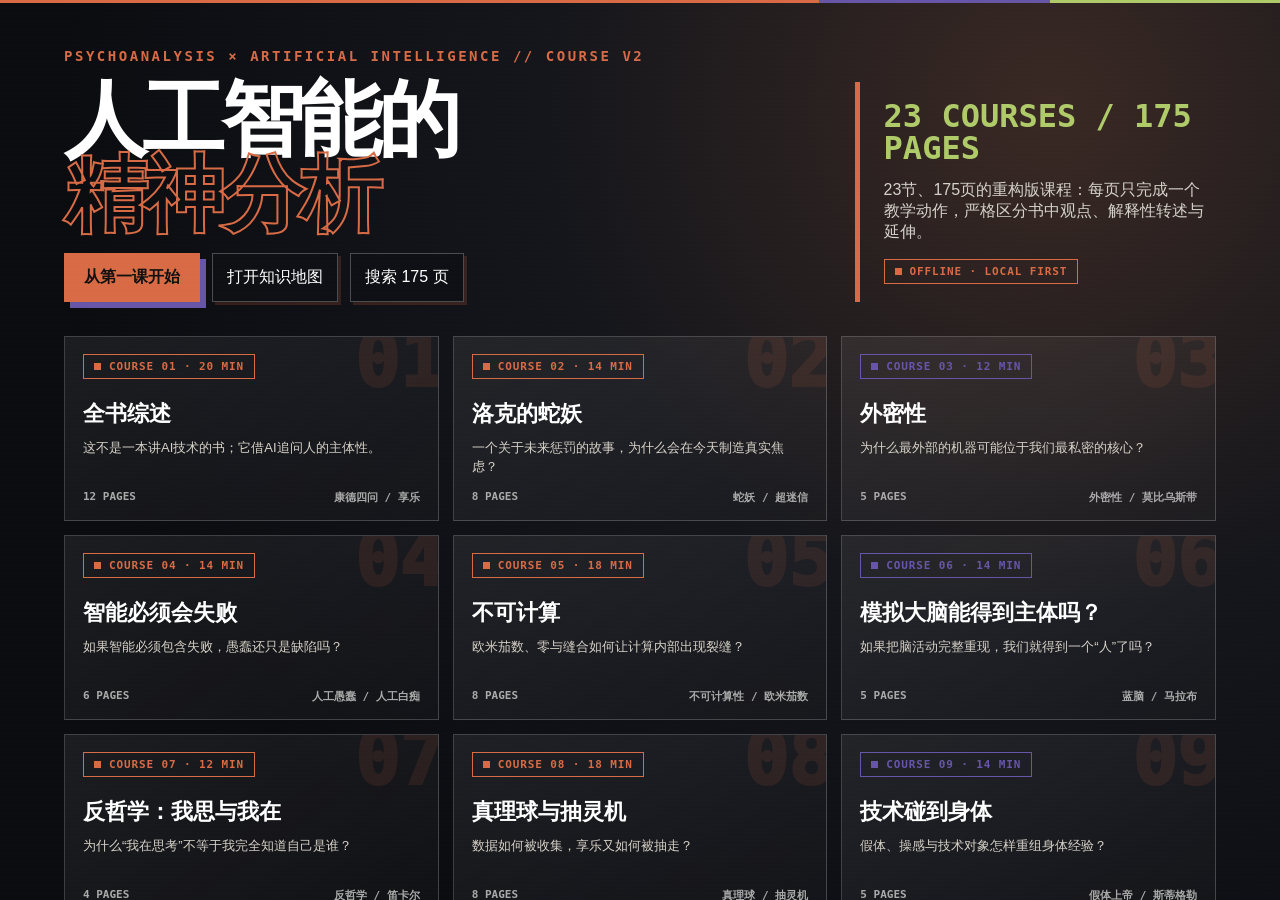
==== courseware/人工智能的精神分析/index.html @ 68c4436e "Load V3 lecture styling" ====
<!doctype html>
<html lang="zh-CN">
<head>
<meta charset="utf-8">
<meta name="viewport" content="width=device-width,initial-scale=1,viewport-fit=cover">
<link rel="icon" href="data:image/svg+xml,%3Csvg xmlns='http%3A%2F%2Fwww.w3.org%2F2000%2Fsvg' viewBox='0 0 64 64'%3E%3Crect width='64' height='64' fill='%23111318'%2F%3E%3Cpath d='M8 32h48M32 8v48' stroke='%23D86B45' stroke-width='8'%2F%3E%3Ccircle cx='32' cy='32' r='12' fill='%236756A8'%2F%3E%3C%2Fsvg%3E">
<title>人工智能的精神分析｜系列课程 V3</title>
<link rel="stylesheet" href="../../engine/lecture-engine.css">
<link rel="stylesheet" href="v3-style.css">
</head>
<body>
<div id="app">
  <div class="topline"></div><div class="grain"></div>
  <main id="homeView" aria-label="课程首页"><div style="color:#fff;padding:10vh;font-family:system-ui">正在载入 175 页 V3 课程数据…</div></main>
  <main id="lectureView" class="hidden" aria-live="polite">
    <div class="stage-wrap"><section id="stage" class="stage" aria-label="课程页面"></section></div>
    <canvas id="annotationCanvas" width="1600" height="900" aria-label="批注画布"></canvas>
    <div id="inkToolbar" class="ink-toolbar hidden"></div>
    <aside id="notesDrawer" class="notes-drawer hidden"></aside>
    <nav class="lecture-chrome" aria-label="演示控制">
      <div class="hud"><span id="hudCourse"></span><div class="progress-track"><div id="progressFill" class="progress-fill"></div></div><strong id="hudPage"></strong></div>
      <div class="nav-cluster"><button class="chrome-btn" data-action="prevCourse" title="上一课 P">◀◀</button><button class="chrome-btn" data-action="prev" title="上一页 ←">◀</button><button class="chrome-btn" data-action="next" title="逐条/下一页 Space">▶</button><button class="chrome-btn" data-action="nextCourse" title="下一课 N">▶▶</button></div>
      <div class="right-tools"><button class="chrome-btn" data-action="search" title="搜索 /">⌕</button><button class="chrome-btn" data-action="menu" title="课程 C">C</button><button class="chrome-btn" data-action="map" title="地图 M">M</button><button class="chrome-btn" data-action="notes" title="讲稿 D">D</button><button class="chrome-btn" data-action="draw" title="批注 E">✎</button><button class="chrome-btn" data-action="home" title="首页 H">⌂</button><button class="chrome-btn" data-action="fullscreen" title="全屏 F">⛶</button></div>
    </nav>
  </main>
  <div id="modalRoot"></div><div id="toast" class="toast hidden"></div>
</div>
<script src="data/meta.js"></script>
<script src="data/v2-part-1.js"></script>
<script src="data/v2-part-2.js"></script>
<script src="data/v2-part-3.js"></script>
<script src="data/v2-part-4.js"></script>
<script src="data/v2-load.js"></script>
</body>
</html>
---- engine/lecture-engine.css ----
:root{--orange:#FF5A1F;--orange2:#ff8a3d;--purple:#6E4AFF;--lime:#B9FF4A;--ink:#11131a;--paper:#f4f0e8;--white:#FFFFFF;--black:#000000;--muted:#4c4942;--line:rgba(17,19,26,.18);--shadow:0 20px 70px rgba(8,9,12,.28)}
*{box-sizing:border-box}html,body{width:100%;height:100%;margin:0;overflow:hidden;background:#0b0c10;color:var(--ink);font-family:"Microsoft YaHei UI","PingFang SC","Noto Sans CJK SC",sans-serif}button,input{font:inherit}button{cursor:pointer}button:focus-visible,input:focus-visible{outline:3px solid var(--lime);outline-offset:3px}.hidden{display:none!important}
#app{position:fixed;inset:0;background:radial-gradient(circle at 80% 15%,#482219 0,#121319 38%,#090a0d 72%)}
.grain{pointer-events:none;position:fixed;inset:0;opacity:.16;background-image:repeating-linear-gradient(0deg,transparent 0 3px,rgba(255,255,255,.05) 3px 4px);mix-blend-mode:overlay;z-index:90}
.topline{position:fixed;top:0;left:0;right:0;height:4px;background:linear-gradient(90deg,var(--orange) 0 62%,var(--purple) 62% 79%,var(--lime) 79%);z-index:100}
.eyebrow{font:800 14px/1.2 Consolas,monospace;letter-spacing:.18em;text-transform:uppercase}.tag{display:inline-flex;align-items:center;gap:8px;padding:7px 12px;border:1px solid currentColor;font:800 12px/1 Consolas,monospace;letter-spacing:.08em;text-transform:uppercase}.tag:before{content:"";width:7px;height:7px;background:currentColor}.tag.orange{color:var(--orange)}.tag.purple{color:var(--purple)}.tag.lime{color:#476f00}
.chrome-btn{border:1px solid rgba(255,255,255,.25);background:rgba(15,16,21,.88);color:#fff;padding:10px 14px;min-width:42px;min-height:42px;box-shadow:4px 4px 0 rgba(255,90,31,.28);transition:.15s}.chrome-btn:hover{border-color:var(--orange);transform:translate(-1px,-1px)}
/* HOME */
#homeView{position:absolute;inset:0;overflow:auto;padding:56px clamp(24px,5vw,84px) 80px;color:#fff}.home-head{max-width:1500px;margin:0 auto 42px;display:grid;grid-template-columns:1.35fr .65fr;gap:40px;align-items:end}.home-kicker{color:var(--orange);margin-bottom:18px}.home-title{font-size:clamp(54px,6.5vw,112px);line-height:.9;letter-spacing:-.07em;margin:0;max-width:1000px;font-weight:950}.home-title em{display:block;color:transparent;-webkit-text-stroke:2px var(--orange);font-style:normal}.home-meta{border-left:5px solid var(--orange);padding:18px 0 18px 24px;color:#d4d1ca}.home-meta strong{display:block;color:var(--lime);font:900 32px/1 Consolas,monospace;margin-bottom:10px}.home-actions{display:flex;gap:12px;flex-wrap:wrap;margin-top:20px}.primary{background:var(--orange);color:#111;border:0;padding:14px 20px;font-weight:900;box-shadow:7px 7px 0 var(--purple)}.course-grid{max-width:1500px;margin:auto;display:grid;grid-template-columns:repeat(auto-fit,minmax(280px,1fr));gap:14px}.course-card{position:relative;text-align:left;min-height:190px;border:1px solid rgba(255,255,255,.18);background:linear-gradient(145deg,rgba(255,255,255,.07),rgba(255,255,255,.02));color:#fff;padding:22px 22px 18px;overflow:hidden;transition:.2s}.course-card:before{content:attr(data-id);position:absolute;right:-6px;top:-18px;color:rgba(255,90,31,.13);font:950 92px/1 Consolas,monospace}.course-card:hover{border-color:var(--orange);background:rgba(255,90,31,.1);transform:translateY(-3px)}.course-card h2{position:relative;margin:30px 0 12px;font-size:25px;line-height:1.15}.card-foot{display:flex;justify-content:space-between;color:#aaa;font:700 12px Consolas,monospace}.card-hook{color:#d7d2c8;line-height:1.55;font-size:14px;min-height:44px}
/* STAGE */
#lectureView{position:absolute;inset:0}.stage-wrap{position:absolute;inset:0;display:grid;place-items:center;padding:52px 24px 74px}.stage{position:relative;width:1600px;height:900px;transform-origin:center;background:var(--paper);overflow:hidden;box-shadow:var(--shadow);isolation:isolate}.stage:after{content:"";position:absolute;inset:0;pointer-events:none;background:linear-gradient(115deg,transparent 0 67%,rgba(255,90,31,.035) 67%)}
.slide-shell{position:absolute;inset:0;padding:58px 72px 58px 82px;display:grid;grid-template-rows:auto 1fr auto;gap:24px}.slide-shell.dark{background:#111318;color:#fff}.slide-shell.orange{background:var(--orange);color:#111}.slide-shell.light{background:var(--paper);color:var(--ink)}
.slide-header{display:flex;align-items:start;justify-content:space-between;gap:30px;z-index:2}.slide-course{display:flex;align-items:center;gap:16px;color:var(--orange);font:900 14px/1 Consolas,monospace;letter-spacing:.14em}.slide-course:before{content:"";display:block;width:44px;height:9px;background:currentColor}.slide-shell.orange .slide-course{color:#111}.slide-type{border:1px solid currentColor;padding:7px 11px;font:800 12px/1 Consolas,monospace;letter-spacing:.08em;opacity:1}.slide-body{position:relative;min-height:0;z-index:2}.slide-title{font-size:67px;line-height:1.02;letter-spacing:-.05em;margin:0 0 26px;font-weight:950;max-width:1280px}.slide-deck{font-size:20px;line-height:1.5;max-width:1040px;color:var(--muted);margin-bottom:26px}.dark .slide-deck{color:#dedbd3}.point-list{list-style:none;padding:0;margin:0;display:grid;gap:14px;max-width:1120px}.point{position:relative;font-size:25px;line-height:1.45;padding:17px 22px 17px 58px;border-left:7px solid var(--orange);background:rgba(255,255,255,.52);box-shadow:0 1px 0 rgba(0,0,0,.08)}.point:before{content:attr(data-n);position:absolute;left:18px;top:20px;color:var(--orange);font:900 17px Consolas,monospace}.dark .point{background:rgba(255,255,255,.065)}.orange .point{background:rgba(17,19,26,.08);border-color:#111}.orange .point:before{color:#111}
[data-step]{transition:opacity .25s ease,transform .25s ease,filter .25s ease}[data-step].unrevealed{opacity:.42;transform:translateY(5px);filter:none}.slide-footer{display:grid;grid-template-columns:1fr auto;gap:24px;align-items:end;font-size:12px}.source{max-width:1150px;color:var(--muted);line-height:1.45}.dark .source{color:#d0ccc3}.page-code{font:900 18px/1 Consolas,monospace;letter-spacing:.08em}.terms{display:flex;gap:8px;flex-wrap:wrap;margin-top:22px}.term{padding:8px 11px;border:1px solid var(--line);font:800 12px/1 Consolas,monospace}.dark .term{border-color:rgba(255,255,255,.25)}
.formula{font:900 44px/1.35 Georgia,"Times New Roman",serif;white-space:pre-line;padding:28px 34px;border:2px solid currentColor;box-shadow:12px 12px 0 var(--orange);display:inline-block;max-width:100%;margin:5px 0 25px}.ornament{position:absolute;right:40px;bottom:25px;width:360px;height:260px;opacity:.18;pointer-events:none}.ornament .o-ring{position:absolute;border:16px solid var(--orange);border-radius:50%;inset:20px}.ornament .o-line{position:absolute;width:100%;height:5px;background:var(--purple);top:50%;transform:rotate(-28deg)}
/* 22 distinctive page grammars */
.layout-chapter .slide-title{font-size:94px;max-width:1050px}.layout-chapter .slide-body:after{content:"COURSE";position:absolute;right:0;bottom:-60px;color:rgba(255,255,255,.06);font:950 240px/1 Consolas}.layout-hook .slide-title,.layout-question .slide-title{font-size:84px}.layout-hook .point-list,.layout-question .point-list{grid-template-columns:repeat(3,1fr);max-width:none}.layout-statement .slide-title{max-width:1450px}.layout-split-left .slide-body,.layout-split-right .slide-body{display:grid;grid-template-columns:1.1fr .9fr;gap:60px}.layout-split-right .point-list{grid-column:2}.layout-compare .point-list{grid-template-columns:1fr 1fr;max-width:none}.layout-triad .point-list{grid-template-columns:repeat(3,1fr);max-width:none}.layout-quad .point-list{grid-template-columns:repeat(2,1fr);max-width:none}.layout-timeline .point-list{grid-template-columns:repeat(3,1fr);max-width:none;border-top:5px solid var(--orange);padding-top:25px}.layout-process .point{border-left:0;border-top:8px solid var(--orange)}.layout-diagram .point-list{max-width:840px}.layout-quote .slide-title:before{content:"“";color:var(--orange);font:950 120px/0 serif;margin-right:10px}.layout-cards .point-list{grid-template-columns:repeat(3,1fr);max-width:none}.layout-editorial .slide-title{font-family:Georgia,"SimSun",serif;font-weight:800}.layout-signal .slide-body{border:2px solid currentColor;padding:32px}.layout-summary .point-list{grid-template-columns:repeat(3,1fr);max-width:none}.layout-summary .point{min-height:180px}.layout-next .slide-title{font-size:92px}.layout-next .point{font-size:34px;background:transparent;border:0;padding-left:0}.layout-map .point-list{display:flex;align-items:center;justify-content:space-around;max-width:none}.layout-misconception .slide-title{color:var(--orange)}.layout-misconception .point{border-color:var(--purple)}.layout-formula-step .slide-title{font-size:55px}.layout-formula-step .point-list{max-width:770px}.layout-case .slide-title{font-family:Georgia,"SimSun",serif}.layout-case .slide-body:after{content:"CASE FILE";position:absolute;right:0;top:10px;border:2px solid var(--orange);color:var(--orange);padding:14px 18px;font:900 22px Consolas;transform:rotate(4deg)}.layout-matrix .point-list{grid-template-columns:repeat(2,1fr)}.layout-axis .point-list{border-left:12px solid var(--purple);padding-left:28px}.layout-terminal .slide-shell{background:#0e1014;color:#d6ffb0}.layout-terminal .slide-title{font-family:Consolas,monospace}.layout-poster .slide-title{text-transform:uppercase;color:var(--orange)}
/* CHROME + PANELS */
.lecture-chrome{position:absolute;left:18px;right:18px;bottom:16px;display:grid;grid-template-columns:1fr auto 1fr;align-items:center;gap:16px;color:#fff;z-index:40}.hud{display:flex;align-items:center;gap:14px;font:800 13px Consolas,monospace}.hud strong{color:var(--orange)}.progress-track{height:3px;background:rgba(255,255,255,.16);width:170px}.progress-fill{height:100%;background:var(--orange)}.nav-cluster{display:flex;gap:7px}.right-tools{display:flex;justify-content:flex-end;gap:7px}.notes-drawer{position:absolute;right:18px;top:52px;bottom:75px;width:min(460px,42vw);z-index:50;background:rgba(15,16,20,.97);color:#eee;border:1px solid rgba(255,255,255,.18);padding:24px;box-shadow:var(--shadow);overflow:auto}.notes-drawer h2{color:var(--orange);margin:0 0 18px}.notes-drawer p{font-size:16px;line-height:1.8}.notes-drawer .cue{border-left:4px solid var(--lime);padding-left:14px;color:#cfd5c7}
.ink-toolbar{position:absolute;left:50%;transform:translateX(-50%);top:14px;z-index:55;display:flex;align-items:center;gap:6px;padding:7px;background:rgba(10,11,15,.93);border:1px solid rgba(255,255,255,.2);color:#fff}.tool-swatch{width:30px;height:30px;border:2px solid #777}.tool-swatch.active{border-color:var(--lime);transform:scale(1.08)}#annotationCanvas{position:absolute;inset:0;width:1600px;height:900px;z-index:30;pointer-events:none;touch-action:none}.draw-on #annotationCanvas{pointer-events:auto;cursor:crosshair}
.modal-backdrop{position:absolute;inset:0;z-index:70;background:rgba(4,5,8,.87);display:grid;place-items:center;padding:5vh 5vw;color:#fff}.panel{width:min(1320px,94vw);max-height:88vh;overflow:auto;background:#14161c;border:1px solid #42444b;box-shadow:16px 16px 0 rgba(255,90,31,.32);padding:30px}.panel-head{position:sticky;top:-30px;background:#14161c;z-index:2;display:flex;justify-content:space-between;align-items:center;padding:4px 0 22px}.panel h2{font-size:42px;margin:0}.modal-grid{display:grid;grid-template-columns:repeat(auto-fit,minmax(240px,1fr));gap:10px}.modal-item{text-align:left;color:#fff;background:#1e2027;border:1px solid #34363e;padding:16px}.modal-item:hover{border-color:var(--orange)}.modal-item small{color:var(--orange);font:800 12px Consolas}.search-input{width:100%;background:#0e0f13;color:#fff;border:2px solid var(--orange);padding:16px 18px;font-size:22px;margin-bottom:18px}.search-results{display:grid;gap:8px}.search-hit{display:grid;grid-template-columns:90px 1fr;gap:15px;background:#1c1e24;border:0;color:#fff;text-align:left;padding:13px}.search-hit strong{color:var(--orange)}.map-grid{display:grid;grid-template-columns:repeat(6,1fr);gap:10px;position:relative}.map-node{min-height:118px;text-align:left;border:1px solid #444;background:#1a1c22;color:#fff;padding:13px}.map-node:nth-child(3n){border-color:var(--purple)}.map-node:nth-child(4n){border-color:var(--lime)}.map-node strong{display:block;color:var(--orange);font:900 20px Consolas;margin-bottom:8px}.toast{position:absolute;left:50%;bottom:88px;transform:translateX(-50%);z-index:99;background:#111;color:#fff;border-left:6px solid var(--orange);padding:12px 18px;box-shadow:var(--shadow)}
@media(max-width:900px){.home-head{grid-template-columns:1fr}.home-title{font-size:58px}.course-grid{grid-template-columns:1fr}.lecture-chrome{grid-template-columns:1fr auto}.right-tools{display:none}.hud .progress-track{display:none}}
@media(prefers-reduced-motion:reduce){*,*:before,*:after{scroll-behavior:auto!important;transition:none!important;animation:none!important}}
@media print{body{overflow:auto;background:#fff}.lecture-chrome,.ink-toolbar,.notes-drawer,.topline,.grain{display:none!important}.stage-wrap{position:static;padding:0}.stage{transform:none!important;box-shadow:none;page-break-after:always}}
/* === High-contrast + true presentation fullscreen patch === */
.slide-shell.light .slide-deck{color:#4c4942}
.slide-shell.light .source{color:#514d46;font-size:13px;font-weight:600}
.slide-shell.light .slide-type{color:#3f3b35;border-color:#6f6a61;background:rgba(255,255,255,.35)}
.slide-shell.light .term{color:#25231f;border-color:rgba(17,19,26,.32);background:rgba(255,255,255,.28)}
.slide-shell.light .point{color:#17181d;background:rgba(255,255,255,.74)}
.slide-shell.dark .point{color:#f5f2eb;background:rgba(255,255,255,.10)}
.slide-shell.dark .slide-type{color:#f2eee5;border-color:rgba(255,255,255,.48)}
.slide-shell.dark .term{color:#eee9df;border-color:rgba(255,255,255,.42)}
.slide-shell.orange .slide-deck,.slide-shell.orange .source{color:#29231f}
.slide-shell.orange .slide-type{color:#161616;border-color:#2c211b}
.slide-shell.orange .term{color:#171513;border-color:rgba(17,19,26,.4)}
[data-step].unrevealed{opacity:.42!important;filter:none!important}
[data-step]:not(.unrevealed){opacity:1!important;filter:none!important}
#lectureView:fullscreen{background:#000;width:100vw;height:100vh}
#lectureView:fullscreen .stage-wrap{inset:0;padding:0!important}
#lectureView:fullscreen .stage{box-shadow:none}
#lectureView:fullscreen .lecture-chrome{bottom:8px;left:10px;right:10px;opacity:.18;transition:opacity .2s ease}
#lectureView:fullscreen .lecture-chrome:hover{opacity:1}
#lectureView:fullscreen .notes-drawer{top:12px;bottom:60px}
#lectureView:fullscreen .ink-toolbar{top:8px}
#lectureView:-webkit-full-screen{background:#000;width:100vw;height:100vh}
#lectureView:-webkit-full-screen .stage-wrap{inset:0;padding:0!important}
#lectureView:-webkit-full-screen .stage{box-shadow:none}
---- courseware/人工智能的精神分析/v3-style.css ----
:root{
  --orange:#D86B45;
  --orange2:#E58A68;
  --purple:#6756A8;
  --lime:#AFCB69;
  --ink:#18191E;
  --paper:#F2EEE6;
  --muted:#625E57;
  --line:rgba(24,25,30,.16);
  --charcoal:#111318;
  --graphite:#1A1C22;
  --soft-orange:#E9B29D;
  --shadow:0 20px 70px rgba(8,9,12,.24);
}

/* V3: EVA chapter posters + editorial body pages */
#app{background:radial-gradient(circle at 82% 12%,#3a2924 0,#15161b 38%,#0b0c10 76%)}
.topline{height:3px;background:linear-gradient(90deg,var(--orange) 0 64%,var(--purple) 64% 82%,var(--lime) 82%)}
.grain{opacity:.11}
.chrome-btn{box-shadow:3px 3px 0 rgba(216,107,69,.18)}
.primary{background:var(--orange);box-shadow:6px 6px 0 var(--purple)}

/* Home: grouped course architecture */
#homeView{padding-top:48px}
.home-head{margin-bottom:34px}
.home-title{letter-spacing:-.055em}
.home-meta{border-left-color:var(--orange)}
.course-grid.v3-grouped{display:block;max-width:1500px}
.v3-course-group{margin:26px 0 38px}
.v3-group-head{display:flex;align-items:end;justify-content:space-between;gap:20px;border-bottom:1px solid rgba(255,255,255,.16);padding:0 2px 12px;margin-bottom:12px}
.v3-group-head b{font-size:25px;letter-spacing:-.02em}
.v3-group-head span{color:#a9a59d;font:700 12px Consolas,monospace;letter-spacing:.08em}
.v3-group-grid{display:grid;grid-template-columns:repeat(auto-fit,minmax(250px,1fr));gap:10px}
.course-card{min-height:150px;padding:17px 18px 15px}
.course-card:before{font-size:74px;top:-13px;color:rgba(216,107,69,.11)}
.course-card h2{font-size:22px;margin:22px 0 8px}
.card-hook{font-size:13px;line-height:1.45;min-height:38px}
.card-foot{font-size:11px}
.tag{padding:6px 10px;font-size:11px}

/* Stage and typography */
.stage{background:var(--paper)}
.slide-shell{padding:54px 74px 48px 80px;gap:18px}
.slide-shell.light{background:var(--paper);color:var(--ink)}
.slide-shell.dark{background:var(--charcoal);color:#fff}
.slide-shell.orange{background:#D98968;color:#17181d}
.slide-shell.v3-theme-case{background:var(--graphite);color:#f6f1e8}
.slide-shell.v3-theme-warning{background:#D98968;color:#17181d}
.slide-shell.v3-theme-core{background:var(--charcoal);color:#fff}
.slide-header{align-items:center}
.slide-course{color:var(--orange);font-size:13px;letter-spacing:.13em}
.slide-course:before{width:38px;height:7px}
.slide-type{border:0;padding:0;font-size:11px;letter-spacing:.1em;color:var(--muted)}
.dark .slide-type,.v3-theme-case .slide-type,.v3-theme-core .slide-type{color:#bdb8af}
.slide-title{font-size:66px;line-height:1.04;letter-spacing:-.045em;margin:0 0 18px;font-weight:800;max-width:1370px;text-wrap:balance}
.slide-title.v3-title-short{font-size:78px}
.slide-title.v3-title-medium{font-size:66px}
.slide-title.v3-title-long{font-size:54px;line-height:1.08}
.slide-title.v3-title-xlong{font-size:47px;line-height:1.11}
.slide-deck{font-size:21px;line-height:1.55;max-width:1080px;margin:0 0 22px;color:var(--muted)}
.v3-hide-deck{display:none!important}
.dark .slide-deck,.v3-theme-case .slide-deck,.v3-theme-core .slide-deck{color:#d3cec5}

/* Information-rich body: hierarchy rather than boxes */
.point-list{gap:10px;max-width:1260px}
.point{font-size:27px;line-height:1.48;padding:12px 18px 12px 22px;border-left:4px solid rgba(216,107,69,.75);background:transparent;box-shadow:none;font-weight:450}
.point:before{display:none}
.point-list.v3-numbered .point{padding-left:64px}
.point-list.v3-numbered .point:before{display:block;left:18px;top:16px;color:var(--orange);font-size:16px}
.dark .point,.v3-theme-case .point,.v3-theme-core .point{background:transparent}
.orange .point,.v3-theme-warning .point{background:rgba(255,255,255,.14);border-color:#292018}
[data-step].unrevealed{opacity:.23;transform:translateY(3px);filter:none}

/* Per-block source identity */
.v3-point{display:grid;grid-template-columns:92px minmax(0,1fr);gap:14px;align-items:start;border-left:0;padding-left:0}
.v3-point-badge{display:inline-flex;justify-content:center;align-items:center;min-height:28px;padding:5px 8px;border-radius:2px;font:800 11px/1 Consolas,monospace;letter-spacing:.08em;margin-top:5px;border:1px solid currentColor}
.v3-point-text{display:block;min-width:0}
.v3-badge-book{color:var(--orange)}
.v3-badge-explain{color:var(--purple)}
.v3-badge-extension{color:#748C42}
.dark .v3-badge-explain,.v3-theme-case .v3-badge-explain,.v3-theme-core .v3-badge-explain{color:#A899E7}
.dark .v3-badge-extension,.v3-theme-case .v3-badge-extension,.v3-theme-core .v3-badge-extension{color:#C2D88A}

/* Terms only when concept is first/formally introduced */
.terms{margin-top:15px;gap:7px}
.term{padding:6px 9px;font-size:11px;border-color:var(--line);color:var(--muted)}
.dark .term,.v3-theme-case .term,.v3-theme-core .term{color:#c9c4ba;border-color:rgba(255,255,255,.2)}
.terms.v3-terms-hidden{display:none}

/* Sources and page code */
.slide-footer{font-size:13px;align-items:end}
.source{font-size:14px;line-height:1.35;max-width:1180px;color:#777169}
.dark .source,.v3-theme-case .source,.v3-theme-core .source{color:#aaa59c}
.page-code{font-size:16px;color:var(--muted)}
.dark .page-code,.v3-theme-case .page-code,.v3-theme-core .page-code{color:#c4beb5}

/* Chapter posters: remove ordinary lecture furniture */
.layout-chapter{background:var(--charcoal)!important;color:#fff!important;padding:72px 84px 64px}
.layout-chapter .slide-header{position:relative;z-index:4}
.layout-chapter .slide-type{display:none}
.layout-chapter .slide-body{display:flex;flex-direction:column;justify-content:center;min-height:0;padding-right:300px}
.layout-chapter .slide-title{font-size:98px!important;line-height:.98;max-width:1040px;margin-bottom:28px;color:#fff}
.layout-chapter .point-list,.layout-chapter .terms,.layout-chapter .source{display:none!important}
.layout-chapter .slide-footer{grid-template-columns:1fr auto}
.layout-chapter .page-code{color:#918b82}
.layout-chapter .chapter-hook{max-width:930px;font-size:30px;line-height:1.42;color:#d7d1c7;margin:0}
.layout-chapter .chapter-poster-number{position:absolute;right:72px;top:115px;font:900 245px/.78 Consolas,monospace;color:rgba(216,107,69,.13);letter-spacing:-.08em;z-index:1}
.layout-chapter .chapter-stripe{position:absolute;right:0;top:0;width:220px;height:100%;background:linear-gradient(162deg,transparent 0 34%,rgba(216,107,69,.96) 34% 45%,transparent 45% 100%);opacity:.82;z-index:0}
.layout-chapter .chapter-code{margin-top:24px;color:var(--orange);font:800 13px Consolas,monospace;letter-spacing:.14em}
.layout-chapter .ornament{display:block;right:130px;bottom:70px;opacity:.12}

/* Layout grammars: flexible, not fake three-column variety */
.layout-hook .point-list,.layout-question .point-list{display:grid;grid-template-columns:1fr;max-width:1240px}
.layout-question .slide-title,.layout-hook .slide-title{max-width:1320px}
.layout-triad .point-list,.layout-summary .point-list,.layout-cards .point-list{grid-template-columns:repeat(3,minmax(0,1fr));max-width:none;gap:18px}
.layout-triad .point,.layout-summary .point,.layout-cards .point{font-size:24px;padding:20px 18px;min-height:150px;border-top:5px solid var(--orange);border-left:0;background:rgba(255,255,255,.28)}
.dark.layout-triad .point,.dark.layout-summary .point,.dark.layout-cards .point{background:rgba(255,255,255,.05)}
.layout-quad .point-list,.layout-matrix .point-list{grid-template-columns:repeat(2,minmax(0,1fr));max-width:none;gap:18px}
.layout-compare .point-list{grid-template-columns:repeat(2,minmax(0,1fr));gap:22px}
.layout-split-left .slide-body,.layout-split-right .slide-body{grid-template-columns:minmax(0,1.2fr) minmax(380px,.8fr);gap:54px}
.layout-split-right .slide-body{grid-template-columns:minmax(380px,.8fr) minmax(0,1.2fr)}
.layout-split-left.v3-split-balanced .slide-body,.layout-split-right.v3-split-balanced .slide-body{grid-template-columns:1fr 1fr}
.layout-timeline .point-list{grid-template-columns:repeat(3,minmax(0,1fr));gap:18px;border-top:4px solid var(--orange);padding-top:20px}
.layout-process .point{border-left:0;border-top:5px solid var(--orange)}
.layout-diagram .point-list{max-width:1020px}
.layout-formula-step .slide-title{font-size:55px}
.layout-case .slide-title{font-family:"Microsoft YaHei UI","PingFang SC",sans-serif;font-weight:800}
.layout-case .slide-body:after{display:none}
.layout-case .case-kicker{display:inline-block;margin-bottom:14px;color:var(--orange);font:900 15px Consolas,monospace;letter-spacing:.16em}
.layout-case .point-list{display:grid;grid-template-columns:1.05fr .95fr;max-width:none;gap:20px}
.layout-case .point{border:1px solid rgba(255,255,255,.15);padding:48px 22px 22px;position:relative;background:rgba(255,255,255,.035);font-size:24px}
.layout-case .point:after{position:absolute;left:21px;top:18px;font:900 12px Consolas,monospace;letter-spacing:.1em;color:var(--orange)}
.layout-case .point:nth-child(1):after{content:"发生了什么？"}
.layout-case .point:nth-child(2):after{content:"它帮我们理解什么？"}
.layout-case .point:nth-child(n+3){grid-column:1/-1;min-height:auto;padding-top:42px}
.layout-case .point:nth-child(n+3):after{content:"与原书的连接"}

/* Formula pages: formula is the visual center */
.formula{font-family:"Cambria Math","STIX Two Math","STIXGeneral","Times New Roman",serif;font-size:48px;line-height:1.38;padding:30px 34px;border:1px solid currentColor;box-shadow:10px 10px 0 var(--orange);margin:8px 0 22px}
.layout-formula-step .formula{font-size:58px;min-width:54%;max-width:900px}
.layout-formula-step .point-list{max-width:900px}

/* Meaningful SVG teaching visuals */
.v3-visual-layout{display:grid!important;grid-template-columns:minmax(0,1.1fr) minmax(420px,.9fr);gap:48px;align-items:center}
.v3-copy{min-width:0}
.v3-visual{min-width:0;align-self:center;border-left:1px solid rgba(24,25,30,.14);padding-left:34px}
.dark .v3-visual,.v3-theme-case .v3-visual,.v3-theme-core .v3-visual{border-color:rgba(255,255,255,.16)}
.v3-visual svg{display:block;width:100%;height:auto;max-height:510px;overflow:visible}
.v3-visual .svg-line{stroke:var(--orange);stroke-width:5;fill:none}
.v3-visual .svg-soft{stroke:var(--purple);stroke-width:4;fill:none}
.v3-visual .svg-node{fill:rgba(216,107,69,.1);stroke:var(--orange);stroke-width:2}
.dark .v3-visual .svg-node,.v3-theme-case .v3-visual .svg-node,.v3-theme-core .v3-visual .svg-node{fill:rgba(216,107,69,.12)}
.v3-visual .svg-label{font:700 22px "Microsoft YaHei UI",sans-serif;fill:currentColor}
.v3-visual .svg-small{font:600 16px "Microsoft YaHei UI",sans-serif;fill:var(--muted)}
.dark .v3-visual .svg-small,.v3-theme-case .v3-visual .svg-small,.v3-theme-core .v3-visual .svg-small{fill:#bfb9b0}
.ornament{display:none}
.layout-chapter .ornament,.v3-theme-warning .ornament,.v3-theme-core .ornament{display:block}

/* Four discourse interactive rotator */
.v3-discourse-rotator{position:relative;min-height:470px;border:1px solid rgba(24,25,30,.18);padding:34px;background:rgba(255,255,255,.18)}
.dark .v3-discourse-rotator,.v3-theme-core .v3-discourse-rotator{border-color:rgba(255,255,255,.18);background:rgba(255,255,255,.035)}
.discourse-caption{display:flex;justify-content:space-between;align-items:center;gap:18px;margin-bottom:28px}
.discourse-name{font-size:28px;font-weight:800;color:var(--orange)}
.discourse-help{font:700 12px Consolas,monospace;letter-spacing:.08em;color:var(--muted)}
.discourse-grid{display:grid;grid-template-columns:1fr 1fr;grid-template-rows:1fr 1fr;gap:34px 48px;position:relative}
.discourse-grid:before{content:"";position:absolute;left:50%;top:7%;bottom:7%;width:1px;background:rgba(24,25,30,.2)}
.discourse-grid:after{content:"";position:absolute;left:7%;right:7%;top:50%;height:1px;background:rgba(24,25,30,.2)}
.dark .discourse-grid:before,.dark .discourse-grid:after,.v3-theme-core .discourse-grid:before,.v3-theme-core .discourse-grid:after{background:rgba(255,255,255,.2)}
.discourse-slot{position:relative;z-index:1;min-height:145px;padding:15px;background:var(--paper);border-top:4px solid var(--purple);display:flex;flex-direction:column;justify-content:center;align-items:center;text-align:center;color:var(--ink)}
.dark .discourse-slot,.v3-theme-core .discourse-slot{background:#191b21;color:#fff}
.discourse-pos{font:700 12px Consolas,monospace;color:var(--muted);letter-spacing:.08em;margin-bottom:10px}
.discourse-value{font:900 46px/1 "Cambria Math","Times New Roman",serif;transition:transform .28s ease,color .28s ease}
.discourse-slot.v3-pulse .discourse-value{transform:scale(1.14);color:var(--orange)}
.discourse-arrow{position:absolute;left:43%;right:43%;top:23%;z-index:3;color:var(--orange);font-size:26px;text-align:center}
.discourse-divider{position:absolute;left:9%;right:9%;top:50%;z-index:3;height:4px;background:var(--orange);opacity:.72}
.v3-discourse-marker{position:absolute;width:1px;height:1px;overflow:hidden;opacity:0;pointer-events:none}
.v3-rotate-btn{border:1px solid var(--orange);background:transparent;color:inherit;padding:8px 11px;font:800 12px Consolas,monospace;letter-spacing:.06em}

/* Presenter view */
#lectureView:has(.notes-drawer:not(.hidden)) .stage-wrap{right:490px}
#lectureView:has(.notes-drawer:not(.hidden)) .lecture-chrome{right:500px}
.notes-drawer{width:460px;top:28px;bottom:28px;right:18px;padding:26px 26px 30px;border-color:rgba(255,255,255,.16)}
.notes-drawer h2{font-size:28px}
.notes-drawer p{font-size:16px;line-height:1.75}

/* Annotation toolbar: vertical and out of title area */
.ink-toolbar{left:auto;right:14px;top:50%;transform:translateY(-50%);flex-direction:column;padding:8px;width:56px;max-height:88vh;overflow:auto}
.ink-toolbar .chrome-btn{padding:8px;min-width:38px;min-height:38px}
.ink-toolbar input[data-width]{writing-mode:vertical-lr;direction:rtl;width:32px;height:100px}
.tool-swatch{width:28px;height:28px;flex:0 0 auto}
.draw-on .right-tools{padding-right:60px}

/* Fullscreen: pure lecture canvas until pointer reaches bottom */
#lectureView:fullscreen .lecture-chrome{opacity:0;pointer-events:none;transform:translateY(18px);transition:opacity .18s ease,transform .18s ease}
#lectureView:fullscreen .lecture-chrome.v3-chrome-visible,#lectureView:fullscreen .lecture-chrome.v3-chrome-pinned{opacity:1;pointer-events:auto;transform:translateY(0)}

/* Knowledge map: actual relationship graph */
.kg-shell{position:relative;min-width:1120px;height:790px;margin-top:12px;border:1px solid #353840;background:radial-gradient(circle at 20% 20%,rgba(103,86,168,.12),transparent 35%),#101218;overflow:hidden}
.kg-shell svg{position:absolute;inset:0;width:100%;height:100%}
.kg-edge{stroke:rgba(216,107,69,.46);stroke-width:2.3;fill:none}
.kg-edge.cross{stroke:rgba(103,86,168,.65);stroke-dasharray:8 7}
.kg-node{width:100%;height:100%;border:1px solid #454852;background:#1a1d24;color:#fff;text-align:left;padding:10px 12px;display:block}
.kg-node:hover{border-color:var(--orange);background:#22242b}
.kg-node b{display:block;color:var(--orange);font:900 15px Consolas,monospace;margin-bottom:5px}
.kg-node span{display:block;font-size:13px;line-height:1.25}
.kg-legend{display:flex;gap:22px;color:#b8b4ac;font-size:13px;margin:4px 0 14px}
.kg-legend i{display:inline-block;width:26px;height:2px;background:var(--orange);vertical-align:middle;margin-right:7px}
.kg-legend i.cross{background:var(--purple)}

/* Soft warning/important pages */
.v3-theme-warning .slide-course,.v3-theme-warning .point-list.v3-numbered .point:before{color:#31261f}
.v3-theme-warning .slide-type,.v3-theme-warning .source,.v3-theme-warning .page-code{color:#46372f}
.v3-theme-warning .v3-point-badge{color:#352920}

@media(max-width:1100px){
  #lectureView:has(.notes-drawer:not(.hidden)) .stage-wrap{right:0}
  #lectureView:has(.notes-drawer:not(.hidden)) .lecture-chrome{right:18px}
  .notes-drawer{width:min(460px,88vw);background:rgba(15,16,20,.985)}
}
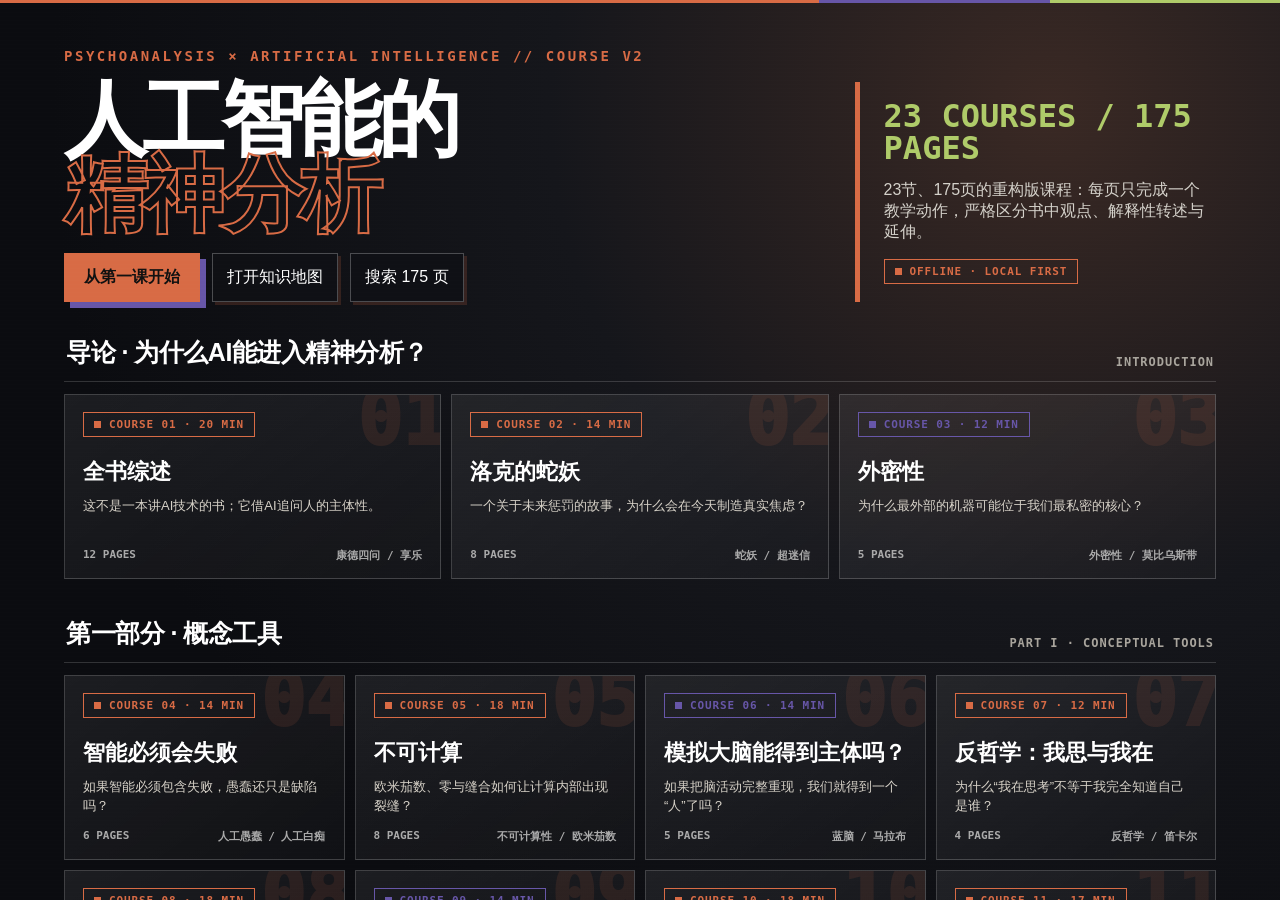
==== commit f32f688c: "fix: load layout balance patch for AI psychoanalysis courseware" ====
--- a/courseware/人工智能的精神分析/index.html
+++ b/courseware/人工智能的精神分析/index.html
@@ -7,6 +7,7 @@
 <title>人工智能的精神分析｜系列课程 V3</title>
 <link rel="stylesheet" href="../../engine/lecture-engine.css">
 <link rel="stylesheet" href="v3-style.css">
+<link rel="stylesheet" href="v3-layout-fix.css">
 </head>
 <body>
 <div id="app">
--- a/courseware/人工智能的精神分析/v3-layout-fix.css
+++ b/courseware/人工智能的精神分析/v3-layout-fix.css
@@ -0,0 +1,157 @@
+/*
+ * V3 layout balance pass · 2026-09-06
+ * Fixes text-only split layouts and sparse 1–2 point pages without changing course content.
+ * Goal: deliberate editorial composition instead of accidental empty columns / tiny orphan terms.
+ */
+
+/* 1) A split layout only makes sense when a real teaching visual occupies the other half.
+   Without .v3-visual the old grid leaves title/terms marooned in one column and points in the other. */
+.layout-split-left .slide-body:not(:has(.v3-visual)),
+.layout-split-right .slide-body:not(:has(.v3-visual)){
+  display:block!important;
+  grid-template-columns:none!important;
+  gap:0!important;
+}
+.layout-split-left .slide-body:not(:has(.v3-visual)) .point-list,
+.layout-split-right .slide-body:not(:has(.v3-visual)) .point-list{
+  grid-column:auto!important;
+  max-width:100%!important;
+}
+.layout-split-left .slide-body:not(:has(.v3-visual)) .slide-deck,
+.layout-split-right .slide-body:not(:has(.v3-visual)) .slide-deck{
+  max-width:1220px;
+}
+
+/* 2) Sparse text pages: build a clear top / argument / concept rhythm.
+   Exclude layouts that already have their own strong visual grammar. */
+.slide-shell:not(.layout-chapter):not(.layout-case):not(.layout-formula-step):not(.layout-diagram):not(.layout-next):not(.layout-terminal):not(.layout-map):not(.layout-timeline):not(.layout-process):not(.layout-axis):not(.layout-triad):not(.layout-quad):not(.layout-summary):not(.layout-cards):not(.layout-compare):has(.point-list > .point:only-child) .slide-body,
+.slide-shell:not(.layout-chapter):not(.layout-case):not(.layout-formula-step):not(.layout-diagram):not(.layout-next):not(.layout-terminal):not(.layout-map):not(.layout-timeline):not(.layout-process):not(.layout-axis):not(.layout-triad):not(.layout-quad):not(.layout-summary):not(.layout-cards):not(.layout-compare):has(.point-list > .point:nth-child(2):last-child) .slide-body{
+  padding-bottom:124px;
+}
+
+/* One claim: make it a thesis panel rather than a lonely line floating at the top. */
+.slide-shell:not(.layout-chapter):not(.layout-case):not(.layout-formula-step):not(.layout-diagram):not(.layout-next):not(.layout-terminal):not(.layout-map):has(.point-list > .point:only-child) .point-list{
+  max-width:1320px!important;
+  margin-top:30px;
+}
+.slide-shell:not(.layout-chapter):not(.layout-case):not(.layout-formula-step):not(.layout-diagram):not(.layout-next):not(.layout-terminal):not(.layout-map):has(.point-list > .point:only-child) .point{
+  min-height:132px;
+  padding:28px 30px!important;
+  border-left:0!important;
+  border-top:5px solid var(--orange)!important;
+  background:rgba(255,255,255,.46)!important;
+  font-size:29px!important;
+  line-height:1.48!important;
+  display:grid;
+  align-content:center;
+}
+.slide-shell.dark:not(.layout-chapter):has(.point-list > .point:only-child) .point,
+.slide-shell.v3-theme-core:has(.point-list > .point:only-child) .point,
+.slide-shell.v3-theme-case:has(.point-list > .point:only-child) .point{
+  background:rgba(255,255,255,.065)!important;
+  border-top-color:var(--orange)!important;
+}
+.slide-shell.v3-theme-warning:has(.point-list > .point:only-child) .point{
+  background:rgba(255,255,255,.18)!important;
+  border-top-color:#2f241d!important;
+}
+
+/* Two claims: use the available width as a balanced pair instead of stacking them in one narrow column. */
+.slide-shell:not(.layout-chapter):not(.layout-case):not(.layout-formula-step):not(.layout-diagram):not(.layout-next):not(.layout-terminal):not(.layout-map):not(.layout-timeline):not(.layout-process):not(.layout-axis):not(.layout-triad):not(.layout-quad):not(.layout-summary):not(.layout-cards):not(.layout-compare):has(.point-list > .point:nth-child(2):last-child) .point-list{
+  display:grid!important;
+  grid-template-columns:repeat(2,minmax(0,1fr))!important;
+  max-width:none!important;
+  gap:24px!important;
+  margin-top:28px;
+}
+.slide-shell:not(.layout-chapter):not(.layout-case):not(.layout-formula-step):not(.layout-diagram):not(.layout-next):not(.layout-terminal):not(.layout-map):not(.layout-timeline):not(.layout-process):not(.layout-axis):not(.layout-triad):not(.layout-quad):not(.layout-summary):not(.layout-cards):not(.layout-compare):has(.point-list > .point:nth-child(2):last-child) .point{
+  min-height:172px;
+  padding:24px 26px!important;
+  border-left:0!important;
+  border-top:5px solid var(--orange)!important;
+  background:rgba(255,255,255,.42)!important;
+  font-size:26px!important;
+  line-height:1.48!important;
+  align-content:start;
+}
+.slide-shell.dark:has(.point-list > .point:nth-child(2):last-child) .point,
+.slide-shell.v3-theme-core:has(.point-list > .point:nth-child(2):last-child) .point,
+.slide-shell.v3-theme-case:has(.point-list > .point:nth-child(2):last-child) .point{
+  background:rgba(255,255,255,.06)!important;
+}
+
+/* Preserve BOOK / EXPLAIN / EXTENSION badges inside the larger panels. */
+.slide-shell:has(.point-list > .point:only-child) .v3-point,
+.slide-shell:has(.point-list > .point:nth-child(2):last-child) .v3-point{
+  grid-template-columns:96px minmax(0,1fr);
+  gap:18px;
+}
+.slide-shell:has(.point-list > .point:only-child) .v3-point-badge,
+.slide-shell:has(.point-list > .point:nth-child(2):last-child) .v3-point-badge{
+  margin-top:4px;
+}
+
+/* 3) A single formal term should act as an editorial anchor, not a tiny orphaned chip. */
+.slide-shell:not(.layout-chapter):not(.layout-case):not(.layout-formula-step):not(.layout-diagram):not(.layout-next):not(.layout-terminal):not(.layout-map):has(.point-list > .point:only-child) .terms:not(.v3-terms-hidden),
+.slide-shell:not(.layout-chapter):not(.layout-case):not(.layout-formula-step):not(.layout-diagram):not(.layout-next):not(.layout-terminal):not(.layout-map):has(.point-list > .point:nth-child(2):last-child) .terms:not(.v3-terms-hidden){
+  position:absolute;
+  left:0;
+  right:0;
+  bottom:18px;
+  margin:0!important;
+  display:flex;
+  align-items:flex-end;
+  gap:16px;
+  padding-top:14px;
+  border-top:1px solid rgba(24,25,30,.16);
+}
+.slide-shell.dark:has(.point-list > .point:only-child) .terms:not(.v3-terms-hidden),
+.slide-shell.dark:has(.point-list > .point:nth-child(2):last-child) .terms:not(.v3-terms-hidden),
+.slide-shell.v3-theme-core:has(.point-list > .point:only-child) .terms:not(.v3-terms-hidden),
+.slide-shell.v3-theme-core:has(.point-list > .point:nth-child(2):last-child) .terms:not(.v3-terms-hidden),
+.slide-shell.v3-theme-case:has(.point-list > .point:only-child) .terms:not(.v3-terms-hidden),
+.slide-shell.v3-theme-case:has(.point-list > .point:nth-child(2):last-child) .terms:not(.v3-terms-hidden){
+  border-top-color:rgba(255,255,255,.16);
+}
+.slide-shell:has(.point-list > .point:only-child) .terms:not(.v3-terms-hidden)::before,
+.slide-shell:has(.point-list > .point:nth-child(2):last-child) .terms:not(.v3-terms-hidden)::before{
+  content:"CONCEPT";
+  color:var(--orange);
+  font:900 11px/1 Consolas,monospace;
+  letter-spacing:.18em;
+  padding-bottom:7px;
+}
+.slide-shell:has(.point-list > .point:only-child) .terms:not(.v3-terms-hidden) .term,
+.slide-shell:has(.point-list > .point:nth-child(2):last-child) .terms:not(.v3-terms-hidden) .term{
+  border:0!important;
+  padding:0!important;
+  font-family:"Microsoft YaHei UI","PingFang SC",sans-serif;
+  font-size:42px!important;
+  line-height:1!important;
+  font-weight:800!important;
+  letter-spacing:-.045em;
+  color:rgba(24,25,30,.22)!important;
+}
+.slide-shell.dark:has(.point-list > .point:only-child) .terms:not(.v3-terms-hidden) .term,
+.slide-shell.dark:has(.point-list > .point:nth-child(2):last-child) .terms:not(.v3-terms-hidden) .term,
+.slide-shell.v3-theme-core:has(.point-list > .point:only-child) .terms:not(.v3-terms-hidden) .term,
+.slide-shell.v3-theme-core:has(.point-list > .point:nth-child(2):last-child) .terms:not(.v3-terms-hidden) .term,
+.slide-shell.v3-theme-case:has(.point-list > .point:only-child) .terms:not(.v3-terms-hidden) .term,
+.slide-shell.v3-theme-case:has(.point-list > .point:nth-child(2):last-child) .terms:not(.v3-terms-hidden) .term{
+  color:rgba(255,255,255,.20)!important;
+}
+
+/* 4) Keep long sparse-page titles assertive but leave enough breathing room for the argument. */
+.slide-shell:has(.point-list > .point:only-child) .slide-title.v3-title-long,
+.slide-shell:has(.point-list > .point:nth-child(2):last-child) .slide-title.v3-title-long{
+  font-size:52px;
+  max-width:1420px;
+}
+.slide-shell:has(.point-list > .point:only-child) .slide-title.v3-title-xlong,
+.slide-shell:has(.point-list > .point:nth-child(2):last-child) .slide-title.v3-title-xlong{
+  font-size:45px;
+  max-width:1420px;
+}
+
+/* 5) Native fullscreen notice belongs to the browser; keep our own toolbar clear of the top center. */
+#lectureView:fullscreen .ink-toolbar{top:50%;right:14px}
